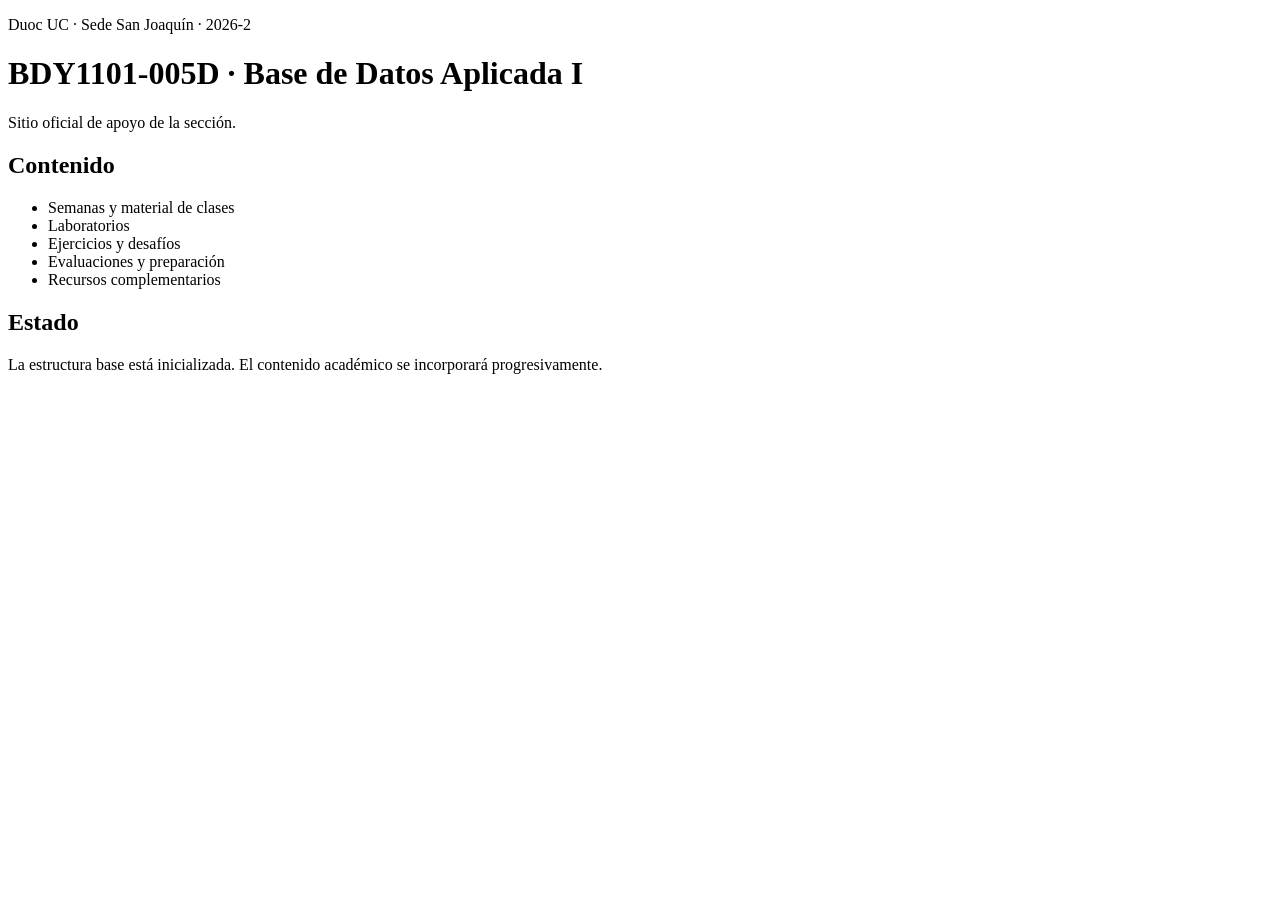
==== index.html @ 30b119d7 "chore: initialize gh-pages site" ====
<!doctype html>
<html lang="es">
<head>
  <meta charset="utf-8">
  <meta name="viewport" content="width=device-width, initial-scale=1">
  <title>BDY1101-005D · Base de Datos Aplicada I</title>
  <link rel="stylesheet" href="styles.css">
</head>
<body>
  <main>
    <header>
      <p>Duoc UC · Sede San Joaquín · 2026-2</p>
      <h1>BDY1101-005D · Base de Datos Aplicada I</h1>
      <p>Sitio oficial de apoyo de la sección.</p>
    </header>

    <section>
      <h2>Contenido</h2>
      <ul>
        <li>Semanas y material de clases</li>
        <li>Laboratorios</li>
        <li>Ejercicios y desafíos</li>
        <li>Evaluaciones y preparación</li>
        <li>Recursos complementarios</li>
      </ul>
    </section>

    <section>
      <h2>Estado</h2>
      <p>La estructura base está inicializada. El contenido académico se incorporará progresivamente.</p>
    </section>
  </main>
</body>
</html>
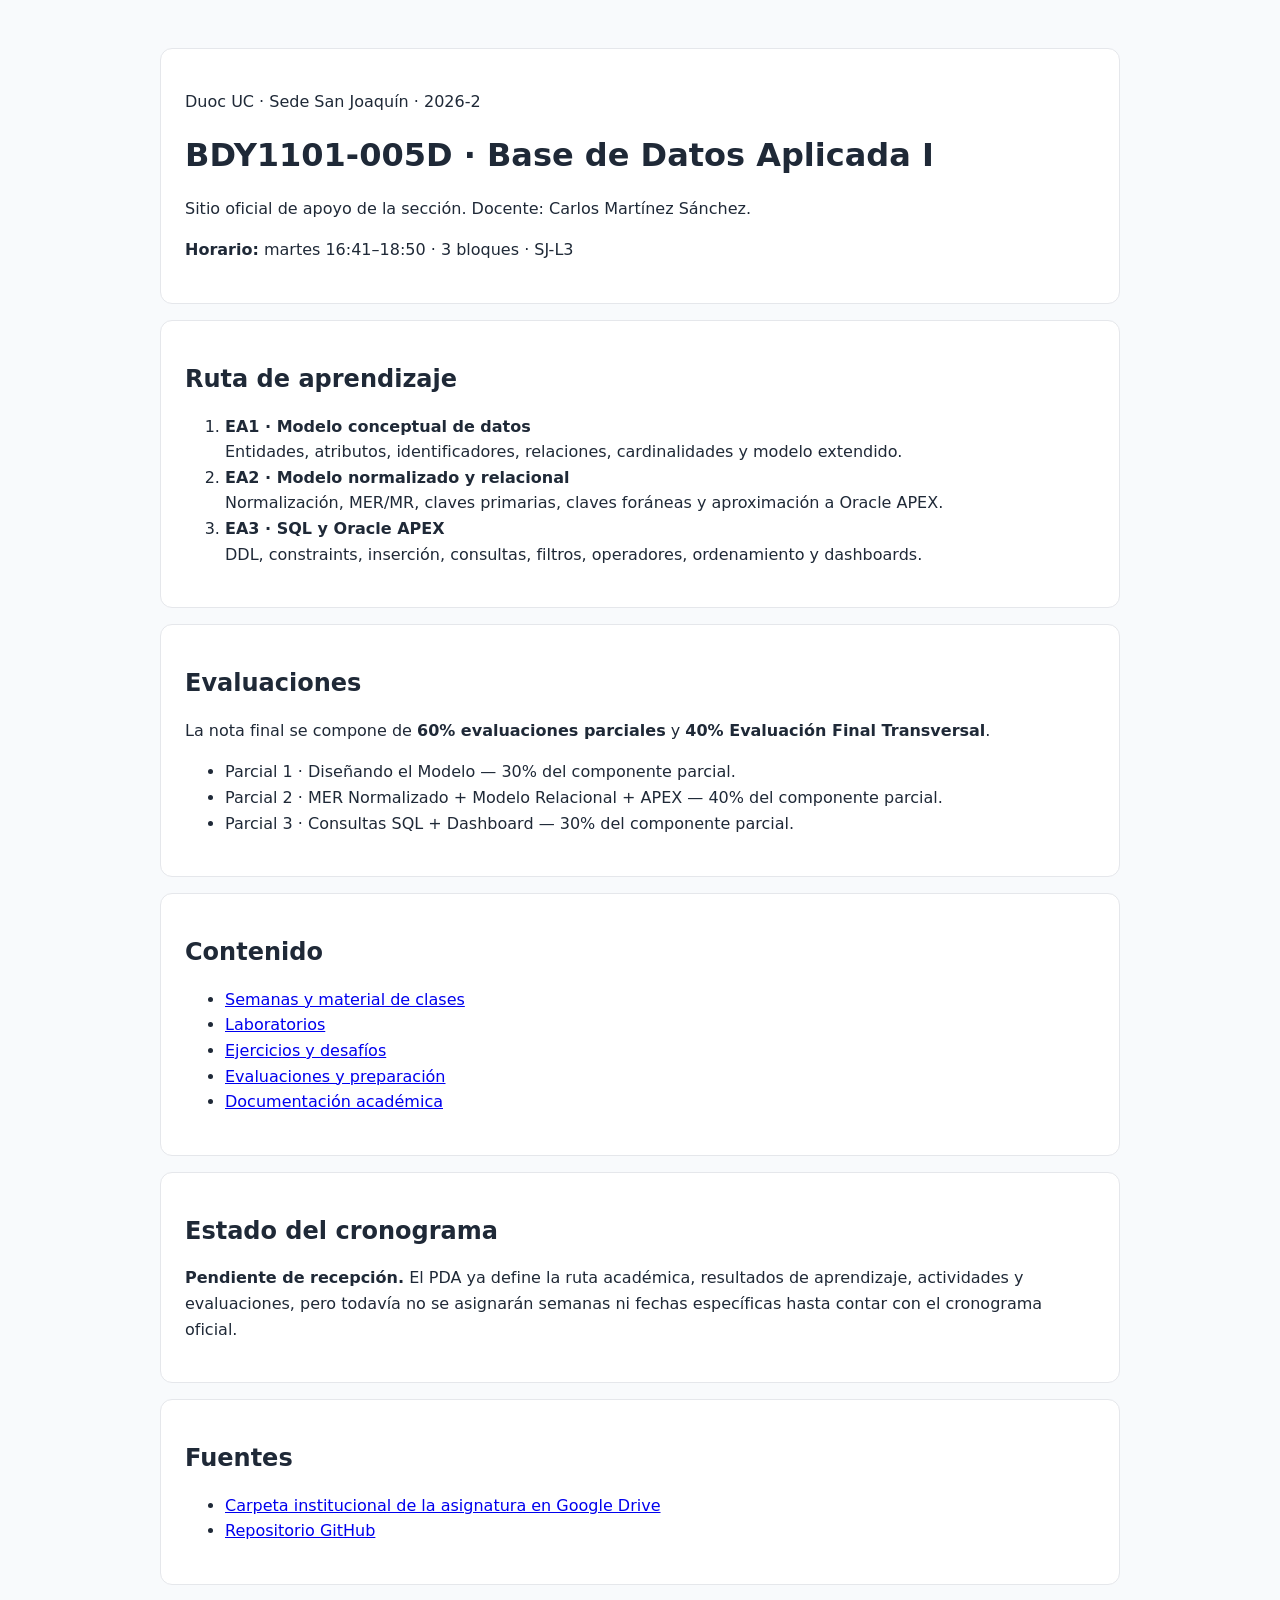
==== commit 957db9d0: "site: publish course learning route and evaluation structure" ====
--- a/index.html
+++ b/index.html
@@ -11,23 +11,51 @@
     <header>
       <p>Duoc UC · Sede San Joaquín · 2026-2</p>
       <h1>BDY1101-005D · Base de Datos Aplicada I</h1>
-      <p>Sitio oficial de apoyo de la sección.</p>
+      <p>Sitio oficial de apoyo de la sección. Docente: Carlos Martínez Sánchez.</p>
+      <p><strong>Horario:</strong> martes 16:41–18:50 · 3 bloques · SJ-L3</p>
     </header>
+
+    <section>
+      <h2>Ruta de aprendizaje</h2>
+      <ol>
+        <li><strong>EA1 · Modelo conceptual de datos</strong><br>Entidades, atributos, identificadores, relaciones, cardinalidades y modelo extendido.</li>
+        <li><strong>EA2 · Modelo normalizado y relacional</strong><br>Normalización, MER/MR, claves primarias, claves foráneas y aproximación a Oracle APEX.</li>
+        <li><strong>EA3 · SQL y Oracle APEX</strong><br>DDL, constraints, inserción, consultas, filtros, operadores, ordenamiento y dashboards.</li>
+      </ol>
+    </section>
+
+    <section>
+      <h2>Evaluaciones</h2>
+      <p>La nota final se compone de <strong>60% evaluaciones parciales</strong> y <strong>40% Evaluación Final Transversal</strong>.</p>
+      <ul>
+        <li>Parcial 1 · Diseñando el Modelo — 30% del componente parcial.</li>
+        <li>Parcial 2 · MER Normalizado + Modelo Relacional + APEX — 40% del componente parcial.</li>
+        <li>Parcial 3 · Consultas SQL + Dashboard — 30% del componente parcial.</li>
+      </ul>
+    </section>
 
     <section>
       <h2>Contenido</h2>
       <ul>
-        <li>Semanas y material de clases</li>
-        <li>Laboratorios</li>
-        <li>Ejercicios y desafíos</li>
-        <li>Evaluaciones y preparación</li>
-        <li>Recursos complementarios</li>
+        <li><a href="https://github.com/cmartinezs/BDY1101-005D-BASE-DE-DATOS-APLICADA-I-2026-2/tree/master/semanas">Semanas y material de clases</a></li>
+        <li><a href="https://github.com/cmartinezs/BDY1101-005D-BASE-DE-DATOS-APLICADA-I-2026-2/tree/master/labs">Laboratorios</a></li>
+        <li><a href="https://github.com/cmartinezs/BDY1101-005D-BASE-DE-DATOS-APLICADA-I-2026-2/tree/master/ejercicios">Ejercicios y desafíos</a></li>
+        <li><a href="https://github.com/cmartinezs/BDY1101-005D-BASE-DE-DATOS-APLICADA-I-2026-2/tree/master/evaluaciones">Evaluaciones y preparación</a></li>
+        <li><a href="https://github.com/cmartinezs/BDY1101-005D-BASE-DE-DATOS-APLICADA-I-2026-2/tree/master/docs">Documentación académica</a></li>
       </ul>
     </section>
 
     <section>
-      <h2>Estado</h2>
-      <p>La estructura base está inicializada. El contenido académico se incorporará progresivamente.</p>
+      <h2>Estado del cronograma</h2>
+      <p><strong>Pendiente de recepción.</strong> El PDA ya define la ruta académica, resultados de aprendizaje, actividades y evaluaciones, pero todavía no se asignarán semanas ni fechas específicas hasta contar con el cronograma oficial.</p>
+    </section>
+
+    <section>
+      <h2>Fuentes</h2>
+      <ul>
+        <li><a href="https://drive.google.com/drive/folders/1GdyNuuQGKXWfE2VsyJhq5UGUFoaWPb4M">Carpeta institucional de la asignatura en Google Drive</a></li>
+        <li><a href="https://github.com/cmartinezs/BDY1101-005D-BASE-DE-DATOS-APLICADA-I-2026-2">Repositorio GitHub</a></li>
+      </ul>
     </section>
   </main>
 </body>
--- a/styles.css
+++ b/styles.css
@@ -0,0 +1,27 @@
+body {
+  margin: 0;
+  font-family: system-ui, -apple-system, BlinkMacSystemFont, "Segoe UI", sans-serif;
+  line-height: 1.6;
+  color: #1f2937;
+  background: #f8fafc;
+}
+
+main {
+  width: min(960px, calc(100% - 2rem));
+  margin: 0 auto;
+  padding: 3rem 0;
+}
+
+header,
+section {
+  background: #ffffff;
+  border: 1px solid #e5e7eb;
+  border-radius: 0.75rem;
+  padding: 1.5rem;
+  margin-bottom: 1rem;
+}
+
+h1,
+h2 {
+  line-height: 1.2;
+}
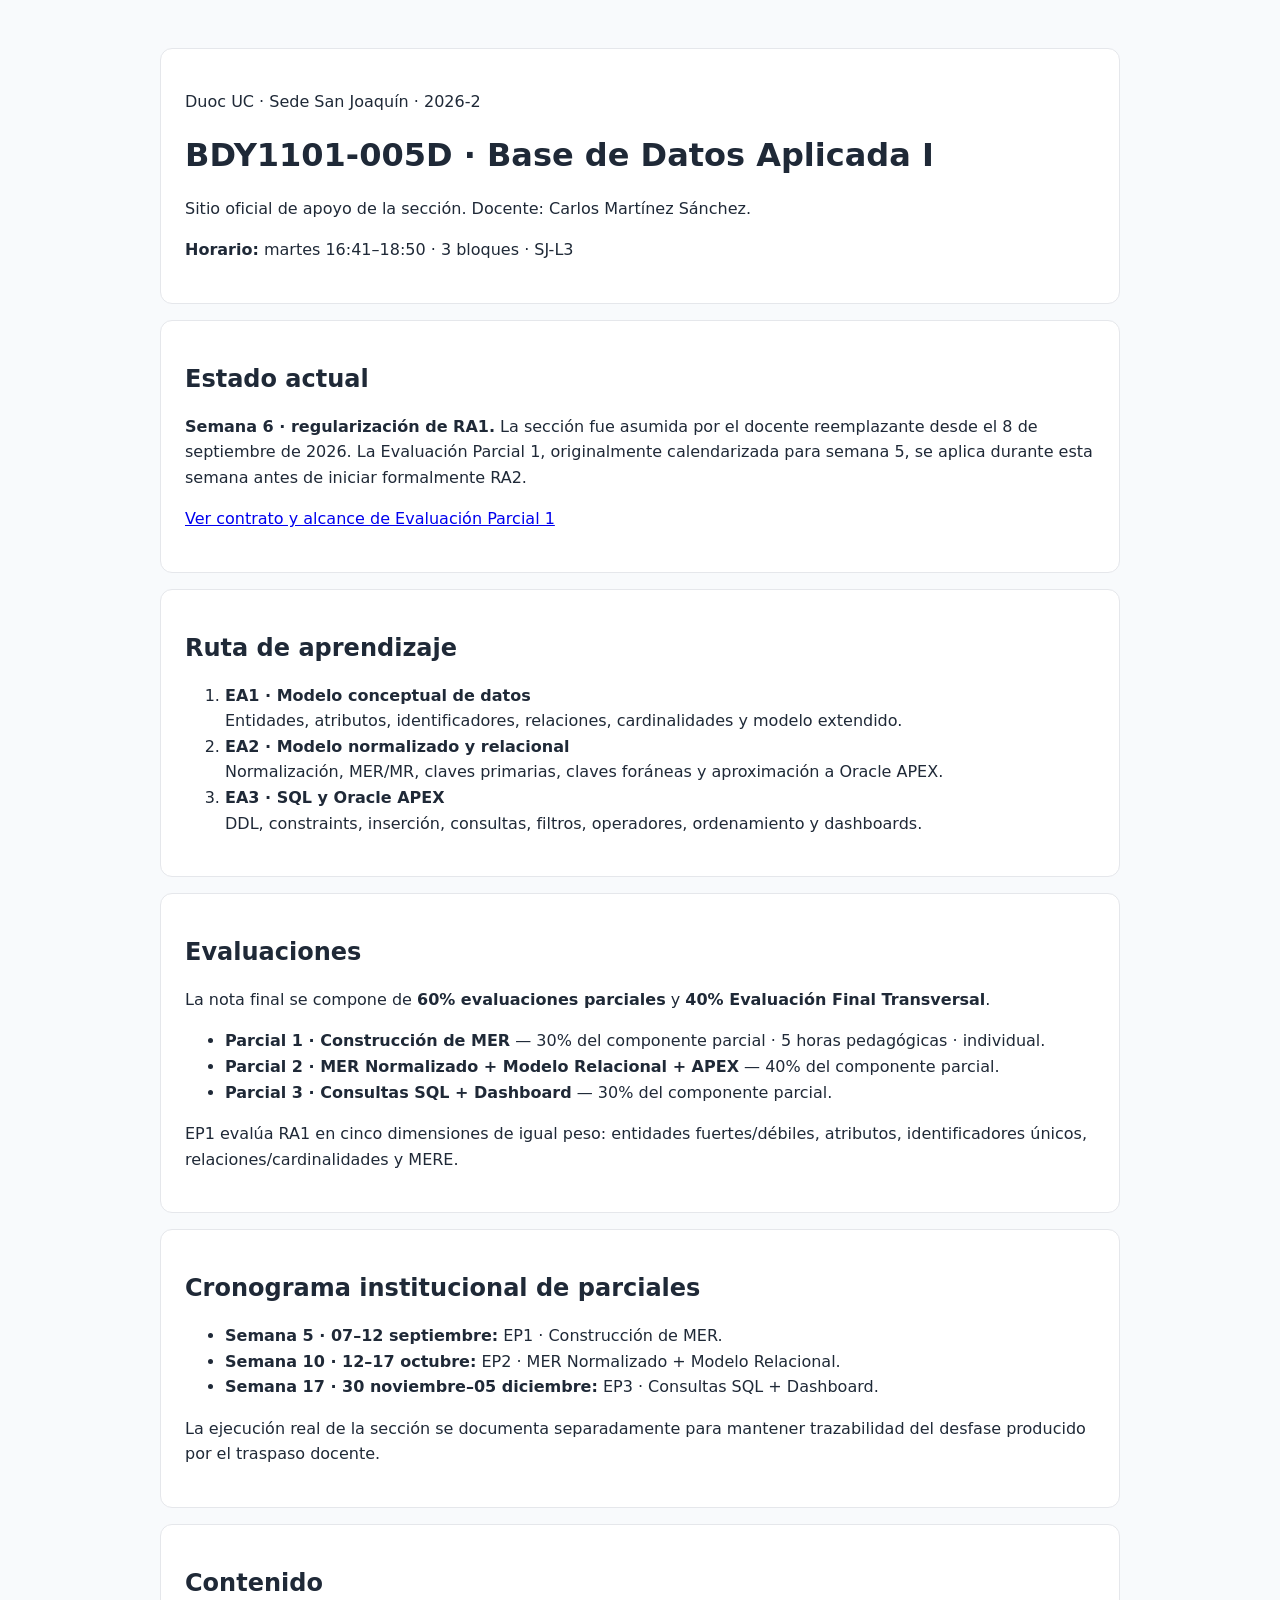
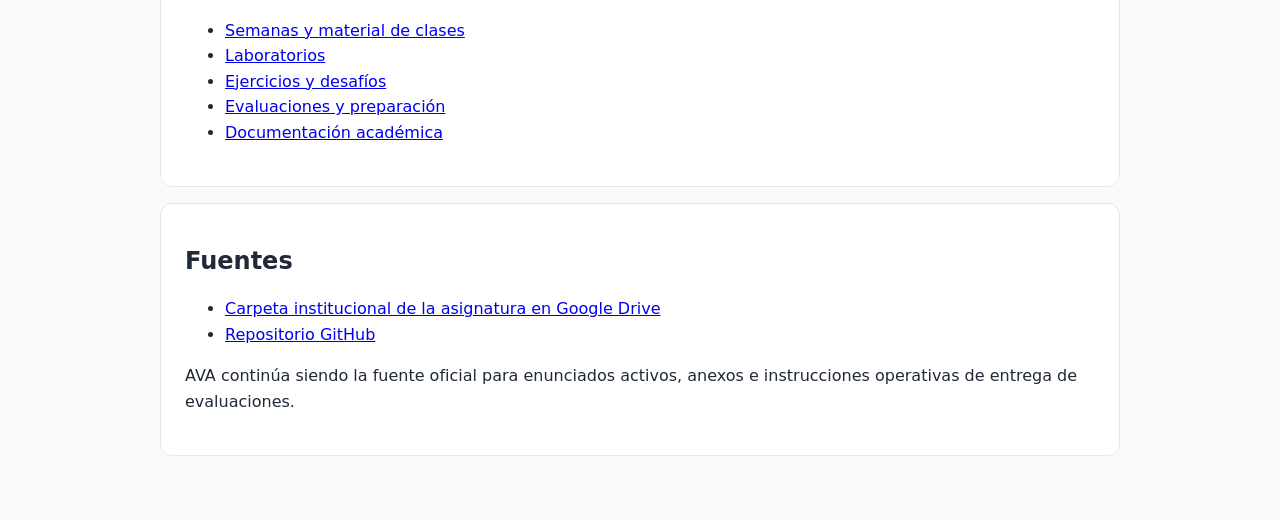
==== commit 87c42d2e: "publish(site): actualizar estado EP1 y cronograma" ====
--- a/index.html
+++ b/index.html
@@ -16,6 +16,12 @@
     </header>
 
     <section>
+      <h2>Estado actual</h2>
+      <p><strong>Semana 6 · regularización de RA1.</strong> La sección fue asumida por el docente reemplazante desde el 8 de septiembre de 2026. La Evaluación Parcial 1, originalmente calendarizada para semana 5, se aplica durante esta semana antes de iniciar formalmente RA2.</p>
+      <p><a href="https://github.com/cmartinezs/BDY1101-005D-BASE-DE-DATOS-APLICADA-I-2026-2/blob/master/evaluaciones/parcial-1/README.md">Ver contrato y alcance de Evaluación Parcial 1</a></p>
+    </section>
+
+    <section>
       <h2>Ruta de aprendizaje</h2>
       <ol>
         <li><strong>EA1 · Modelo conceptual de datos</strong><br>Entidades, atributos, identificadores, relaciones, cardinalidades y modelo extendido.</li>
@@ -28,10 +34,21 @@
       <h2>Evaluaciones</h2>
       <p>La nota final se compone de <strong>60% evaluaciones parciales</strong> y <strong>40% Evaluación Final Transversal</strong>.</p>
       <ul>
-        <li>Parcial 1 · Diseñando el Modelo — 30% del componente parcial.</li>
-        <li>Parcial 2 · MER Normalizado + Modelo Relacional + APEX — 40% del componente parcial.</li>
-        <li>Parcial 3 · Consultas SQL + Dashboard — 30% del componente parcial.</li>
+        <li><strong>Parcial 1 · Construcción de MER</strong> — 30% del componente parcial · 5 horas pedagógicas · individual.</li>
+        <li><strong>Parcial 2 · MER Normalizado + Modelo Relacional + APEX</strong> — 40% del componente parcial.</li>
+        <li><strong>Parcial 3 · Consultas SQL + Dashboard</strong> — 30% del componente parcial.</li>
       </ul>
+      <p>EP1 evalúa RA1 en cinco dimensiones de igual peso: entidades fuertes/débiles, atributos, identificadores únicos, relaciones/cardinalidades y MERE.</p>
+    </section>
+
+    <section>
+      <h2>Cronograma institucional de parciales</h2>
+      <ul>
+        <li><strong>Semana 5 · 07–12 septiembre:</strong> EP1 · Construcción de MER.</li>
+        <li><strong>Semana 10 · 12–17 octubre:</strong> EP2 · MER Normalizado + Modelo Relacional.</li>
+        <li><strong>Semana 17 · 30 noviembre–05 diciembre:</strong> EP3 · Consultas SQL + Dashboard.</li>
+      </ul>
+      <p>La ejecución real de la sección se documenta separadamente para mantener trazabilidad del desfase producido por el traspaso docente.</p>
     </section>
 
     <section>
@@ -46,16 +63,12 @@
     </section>
 
     <section>
-      <h2>Estado del cronograma</h2>
-      <p><strong>Pendiente de recepción.</strong> El PDA ya define la ruta académica, resultados de aprendizaje, actividades y evaluaciones, pero todavía no se asignarán semanas ni fechas específicas hasta contar con el cronograma oficial.</p>
-    </section>
-
-    <section>
       <h2>Fuentes</h2>
       <ul>
         <li><a href="https://drive.google.com/drive/folders/1GdyNuuQGKXWfE2VsyJhq5UGUFoaWPb4M">Carpeta institucional de la asignatura en Google Drive</a></li>
         <li><a href="https://github.com/cmartinezs/BDY1101-005D-BASE-DE-DATOS-APLICADA-I-2026-2">Repositorio GitHub</a></li>
       </ul>
+      <p>AVA continúa siendo la fuente oficial para enunciados activos, anexos e instrucciones operativas de entrega de evaluaciones.</p>
     </section>
   </main>
 </body>
